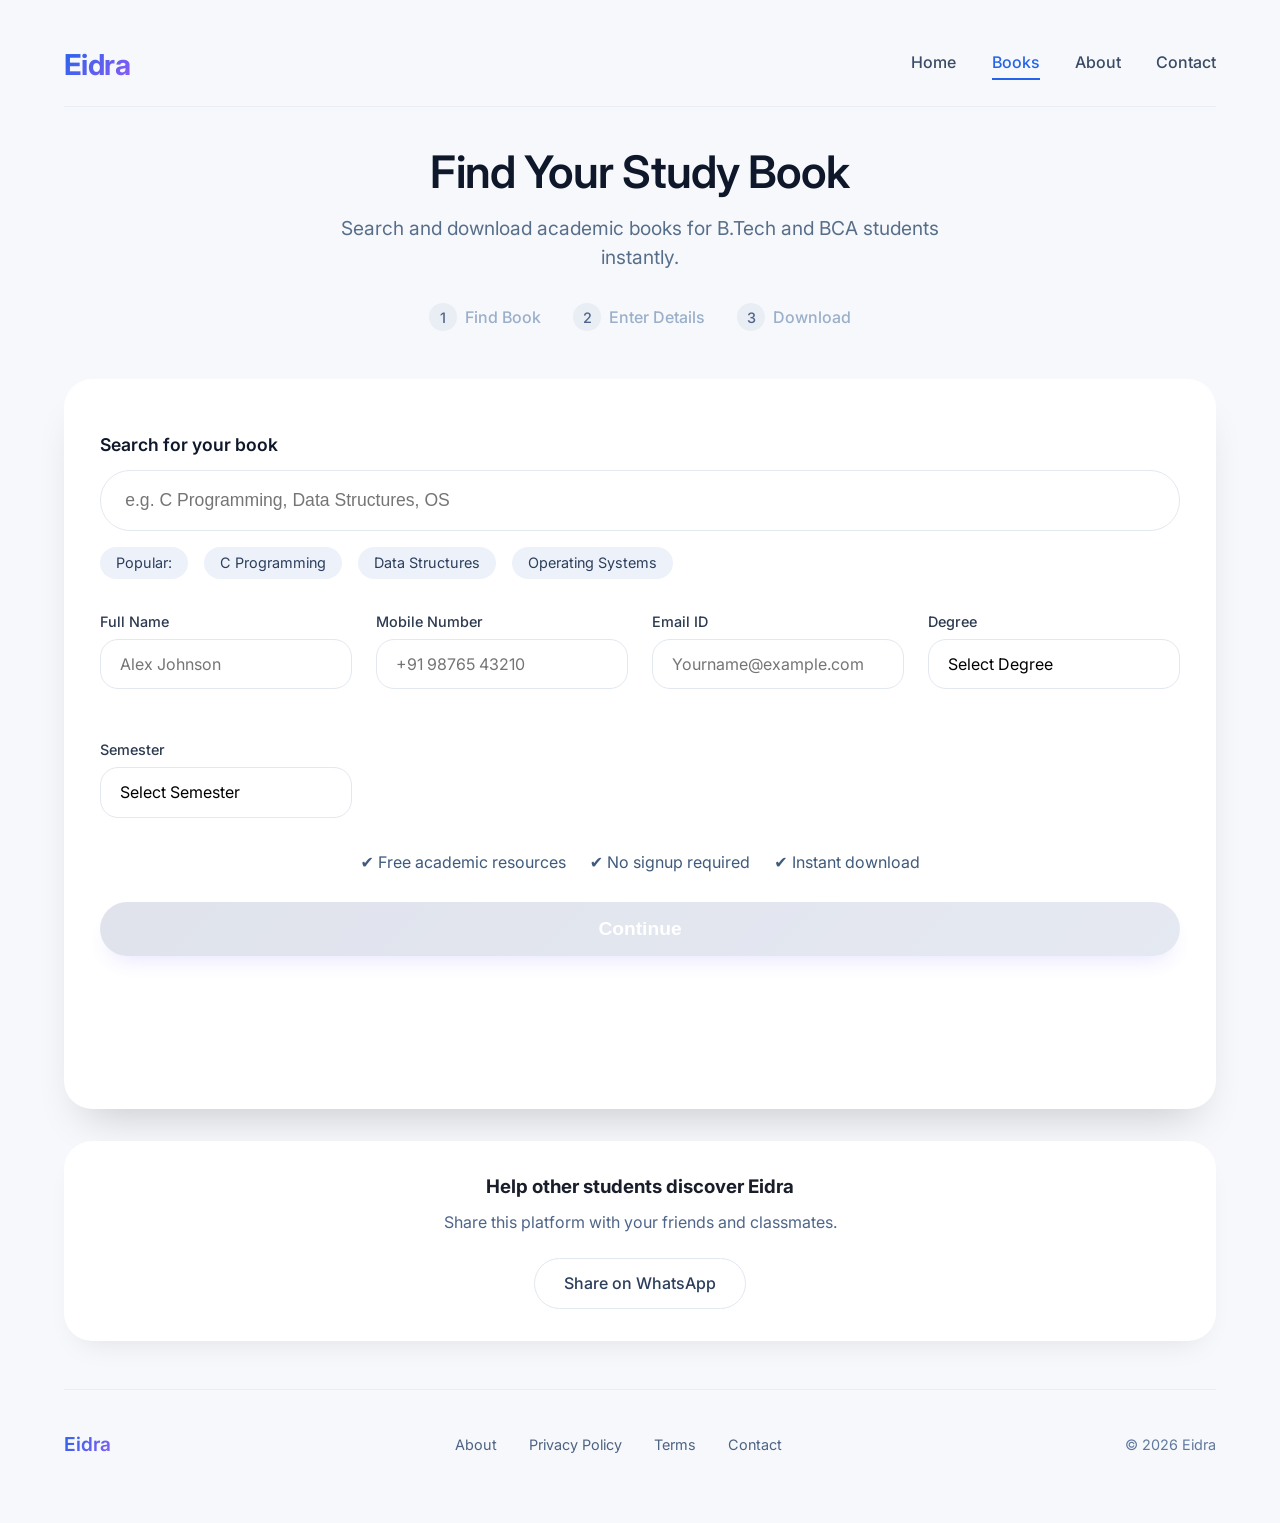
==== bookstore.html @ a08d82b9 "Add files via upload" ====
<!DOCTYPE html>
<html lang="en">
<head>
    <meta charset="UTF-8">
    <meta name="viewport" content="width=device-width, initial-scale=1.0">
    <title>Eidra · Find your study book</title>
    <!-- Inter font – modern SaaS style -->
    <link rel="preconnect" href="https://fonts.googleapis.com">
    <link rel="preconnect" href="https://fonts.gstatic.com" crossorigin>
    <link href="https://fonts.googleapis.com/css2?family=Inter:opsz,wght@14..32,400;14..32,500;14..32,600;14..32,700&display=swap" rel="stylesheet">
    <link rel="stylesheet" href="css/bookstore.css">
</head>
<body>
    <div class="app-wrapper">
        <!-- Navbar -->
        <nav class="navbar">
            <div class="logo"><a href="index.html">Eidra</a></div>
            <div class="nav-links">
                <a href="index.html">Home</a>
                <a href="books.html" class="active">Books</a>
                <a href="about.html">About</a>
                <a href="contact.html">Contact</a>
            </div>
            <div class="hamburger" id="hamburger">
                <span></span>
                <span></span>
                <span></span>
            </div>
        </nav>

        <!-- Mobile nav -->
        <div class="mobile-nav" id="mobileNav">
            <span class="close-btn" id="closeNav">&times;</span>
            <a href="index.html">Home</a>
            <a href="books.html">Books</a>
            <a href="about.html">About</a>
            <a href="contact.html">Contact</a>
        </div>

        <!-- Page Header -->
        <div class="page-header">
            <h1>Find Your Study Book</h1>
            <p>Search and download academic books for B.Tech and BCA students instantly.</p>
        </div>

        <!-- Step Indicator -->
        <div class="step-indicator">
            <div class="step active" id="step1">
                <span class="step-number">1</span>
                <span>Find Book</span>
            </div>
            <div class="step" id="step2">
                <span class="step-number">2</span>
                <span>Enter Details</span>
            </div>
            <div class="step" id="step3">
                <span class="step-number">3</span>
                <span>Download</span>
            </div>
        </div>

        <!-- Main Card -->
        <div class="card">
            <div class="screen-stack">
                <!-- SCREEN 1 – form + search -->
                <div id="screen1" class="screen">
                    <!-- Search -->
                    <div class="search-section">
                        <label class="search-label" for="bookSearch">Search for your book</label>
                        <div class="search-wrapper">
                            <input type="text" id="bookSearch" placeholder="e.g. C Programming, Data Structures, OS" autocomplete="off">
                            <div id="suggestions" class="suggestions"></div>
                        </div>
                        <div class="popular-searches">
                            <span>Popular:</span>
                            <span>C Programming</span>
                            <span>Data Structures</span>
                            <span>Operating Systems</span>
                        </div>
                    </div>

                    <!-- Student details form -->
                    <div class="form-grid">
                        <div class="input-field">
                            <label for="fullName">Full Name</label>
                            <input type="text" id="fullName" placeholder="Alex Johnson" autocomplete="off">
                        </div>
                        <div class="input-field" id="mobile-field">
                            <label for="mobile">Mobile Number</label>
                            <input type="tel" id="mobile" placeholder="+91 98765 43210" autocomplete="off">
                            <div id="mobile-feedback" class="validation-feedback"></div>
                        </div>
                        <div class="input-field">
                            <label for="email">Email ID</label>
                            <input type="email" id="email" placeholder="Yourname@example.com" autocomplete="off">
                        </div>
                        <div class="input-field">
                            <label for="degree">Degree</label>
                            <select id="degree">
                                <option value="" disabled selected>Select Degree</option>
                                <option value="B.Tech">B.Tech</option>
                                <option value="BCA">BCA</option>
                            </select>
                        </div>
                        <div class="input-field">
                            <label for="semester">Semester</label>
                            <select id="semester">
                                <option value="" disabled selected>Select Semester</option>
                                <option value="Semester 1">Semester 1</option>
                                <option value="Semester 2">Semester 2</option>
                                <option value="Semester 3">Semester 3</option>
                                <option value="Semester 4">Semester 4</option>
                                <option value="Semester 5">Semester 5</option>
                                <option value="Semester 6">Semester 6</option>
                                <option value="Semester 7">Semester 7</option>
                                <option value="Semester 8">Semester 8</option>
                            </select>
                        </div>
                    </div>

                    <!-- Trust badges -->
                    <div class="trust-badges">
                        <span>✔ Free academic resources</span>
                        <span>✔ No signup required</span>
                        <span>✔ Instant download</span>
                    </div>

                    <!-- Continue button -->
                    <button class="btn-primary" id="continueBtn" disabled>Continue</button>
                </div>

                <!-- SCREEN 2 – download summary -->
                <div id="screen2" class="screen hidden">
                    <div style="text-align: center;">
                        <div class="success-icon">📘</div>
                        <div class="screen2-title">Your book is ready.</div>
                        <div class="screen2-sub">Download now or join the community.</div>

                        <!-- Summary card -->
                        <div class="summary-card">
                            <div class="summary-item">
                                <span class="summary-label">Name</span>
                                <span class="summary-value" id="selectedName">—</span>
                            </div>
                            <div class="summary-item">
                                <span class="summary-label">Email</span>
                                <span class="summary-value" id="selectedEmail">—</span>
                            </div>
                            <div class="summary-item">
                                <span class="summary-label">Degree</span>
                                <span class="summary-value" id="selectedDegree">—</span>
                            </div>
                            <div class="summary-item">
                                <span class="summary-label">Semester</span>
                                <span class="summary-value" id="selectedSemester">—</span>
                            </div>
                            <div class="summary-item">
                                <span class="summary-label">Book</span>
                                <span class="summary-value" id="selectedBookTitle">—</span>
                            </div>
                        </div>

                        <!-- Download button -->
                        <a id="downloadLink" class="download-link" download="book.pdf">⬇️ Download Book</a>

                        <!-- Community section -->
                        <div class="community-section">
                            <div class="community-title">Join the Eidra Study Community</div>
                            <div class="community-desc">Get new notes, books and exam materials.</div>
                            <a id="whatsappBtn" class="whatsapp-btn" href="https://chat.whatsapp.com/CxPum6wBo4D9Oc8NYsUHsd" target="_blank" rel="noopener noreferrer">
                                <span>📱</span> Join WhatsApp Community
                            </a>
                        </div>

                        <!-- Back link -->
                        <div class="back-text">
                            <a id="goBackLink">Go Back</a>
                        </div>
                    </div>
                </div>
            </div>
        </div>

        <!-- Share Section -->
        <div class="share-section">
            <h3 style="margin-bottom: 0.5rem;">Help other students discover Eidra</h3>
            <p style="color: #4f658a;">Share this platform with your friends and classmates.</p>
            <div class="share-buttons">
                <a href="#" class="btn-secondary" id="shareWhatsAppBtn">Share on WhatsApp</a>
            </div>
        </div>

        <!-- Footer -->
        <footer class="footer">
            <div class="footer-logo">Eidra</div>
            <div class="footer-links">
                <a href="about.html">About</a>
                <a href="privacypolicy.html">Privacy Policy</a>
                <a href="terms.html">Terms</a>
                <a href="contact.html">Contact</a>
            </div>
            <div>© 2026 Eidra</div>
        </footer>
    </div>

    <!-- Feedback Modal -->
    <div id="feedbackModal" class="modal-overlay">
        <div class="modal-card">
            <h3 class="modal-title">Help Us Improve Eidra</h3>
            <p style="color: #5a6e8a; margin-bottom: 1rem;">Your feedback helps us serve you better.</p>
            <div class="modal-field">
                <textarea id="feedbackText" placeholder="Share your feedback..."></textarea>
            </div>
            <div class="modal-actions">
                <button id="skipFeedbackBtn" class="modal-btn modal-btn-secondary">Skip</button>
                <button id="submitFeedbackBtn" class="modal-btn modal-btn-primary">Submit Feedback</button>
            </div>
            <div id="feedbackSuccessMsg" style="display: none; color: #0f7b3a; margin-top: 0.5rem;">Thank you for your feedback!</div>
        </div>
    </div>

    <script src="js/bookstore.js">
       
    </script>
</body>
</html>
---- css/bookstore.css ----
/* ----- RESET & GLOBAL ----- */
        * {
            margin: 0;
            padding: 0;
            box-sizing: border-box;
        }

        body {
            font-family: 'Inter', system-ui, -apple-system, sans-serif;
            background: #f6f8fb;
            min-height: 100vh;
            display: flex;
            flex-direction: column;
            color: #1a1e2b;
            line-height: 1.5;
        }

        .app-wrapper {
            max-width: 1200px;
            margin: 0 auto;
            padding: 1.5rem;
            width: 100%;
        }

        /* ----- NAVBAR (with hamburger) ----- */
        .navbar {
            display: flex;
            justify-content: space-between;
            align-items: center;
            padding: 1.2rem 0;
            border-bottom: 1px solid #e9eef5;
            margin-bottom: 2rem;
            flex-wrap: wrap;
            gap: 1rem;
            position: relative;
        }

        .logo a {
            font-weight: 700;
            font-size: 1.8rem;
            letter-spacing: -0.02em;
            background: linear-gradient(135deg, #2563eb, #8b5cf6);
            -webkit-background-clip: text;
            -webkit-text-fill-color: transparent;
            background-clip: text;
            text-decoration: none;
        }

        .nav-links {
            display: flex;
            gap: 2.2rem;
        }

        .nav-links a {
            text-decoration: none;
            color: #3a4b66;
            font-weight: 500;
            font-size: 1rem;
            transition: color 0.2s;
        }

        .nav-links a:hover {
            color: #2563eb;
        }

        .nav-links a.active {
            color: #2563eb;
            border-bottom: 2px solid #2563eb;
            padding-bottom: 0.25rem;
        }

        /* hamburger */
        .hamburger {
            display: none;
            flex-direction: column;
            cursor: pointer;
            padding: 0.5rem;
        }

        .hamburger span {
            width: 25px;
            height: 2px;
            background: #2c3e5c;
            margin: 3px 0;
            transition: 0.2s;
            border-radius: 2px;
        }

        .mobile-nav {
            display: flex;
            position: fixed;
            top: 0;
            left: 0;
            width: 100%;
            height: 100%;
            background: rgba(255,255,255,0.98);
            backdrop-filter: blur(4px);
            z-index: 1000;
            flex-direction: column;
            justify-content: center;
            align-items: center;
            gap: 2rem;
            opacity: 0;
            visibility: hidden;
            transition: opacity 0.2s ease, visibility 0.2s;
        }

        .mobile-nav.active {
            opacity: 1;
            visibility: visible;
        }

        .mobile-nav a {
            font-size: 1.8rem;
            font-weight: 600;
            text-decoration: none;
            color: #0f182a;
        }

        .close-btn {
            position: absolute;
            top: 2rem;
            right: 2rem;
            font-size: 2.5rem;
            cursor: pointer;
            color: #4f658a;
        }

        /* ----- PAGE HEADER & STEP INDICATOR ----- */
        .page-header {
            text-align: center;
            margin-bottom: 2rem;
        }
        .page-header h1 {
            font-size: 2.8rem;
            font-weight: 600;
            letter-spacing: -0.02em;
            color: #0f182a;
            margin-bottom: 0.5rem;
        }
        .page-header p {
            font-size: 1.2rem;
            color: #576e8a;
            max-width: 650px;
            margin: 0 auto;
        }

        .step-indicator {
            display: flex;
            justify-content: center;
            gap: 2rem;
            margin: 2rem 0 3rem;
            font-weight: 500;
        }
        .step {
            display: flex;
            align-items: center;
            gap: 0.5rem;
            color: #9aafc9;
        }
        .step.active {
            color: #2563eb;
            font-weight: 600;
        }
        .step .step-number {
            display: inline-flex;
            align-items: center;
            justify-content: center;
            width: 28px;
            height: 28px;
            border-radius: 50%;
            background: #e9eef5;
            color: #4f658a;
            font-size: 0.9rem;
        }
        .step.active .step-number {
            background: #2563eb;
            color: white;
        }

        /* ----- CARD & SCREEN STYLES ----- */
        .card {
            background: #ffffff;
            border-radius: 28px;
            box-shadow: 0 25px 45px -20px rgba(0,0,0,0.2);
            padding: 2.2rem;
            border: 1px solid rgba(255,255,255,0.6);
            margin-top: 1rem;
        }
        .screen-stack {
            display: grid;
            grid-template-areas: "stack";
        }
        .screen {
            grid-area: stack;
            transition: opacity 0.25s ease-in-out, visibility 0.25s;
        }
        .screen.hidden {
            opacity: 0;
            visibility: hidden;
            pointer-events: none;
        }

        /* ----- SEARCH SECTION ----- */
        .search-section {
            margin: 1rem 0 1.5rem;
        }
        .search-label {
            font-weight: 600;
            font-size: 1.1rem;
            color: #0f182a;
            margin-bottom: 0.75rem;
            display: block;
        }
        .search-wrapper {
            position: relative;
            margin-bottom: 1rem;
        }
        #bookSearch {
            width: 100%;
            padding: 1.2rem 1.5rem;
            font-size: 1.1rem;
            border: 1.5px solid #e2e8f0;
            border-radius: 30px;
            background: white;
            transition: all 0.2s;
        }
        #bookSearch:focus {
            border-color: #8b5cf6;
            box-shadow: 0 0 0 4px rgba(106, 90, 255, 0.15);
            outline: none;
        }
        .popular-searches {
            display: flex;
            gap: 1rem;
            flex-wrap: wrap;
            align-items: center;
            color: #61799e;
            font-size: 0.9rem;
        }
        .popular-searches span {
            background: #edf2fa;
            padding: 0.3rem 1rem;
            border-radius: 30px;
            color: #2c3e5c;
            cursor: default;
        }
        .suggestions {
            position: absolute;
            top: 100%;
            left: 0;
            right: 0;
            background: white;
            border: 1px solid #e9eef5;
            border-radius: 20px;
            box-shadow: 0 20px 35px -12px rgba(0,0,0,0.2);
            max-height: 280px;
            overflow-y: auto;
            z-index: 30;
            margin-top: 6px;
            display: none;
            opacity: 0;
            transition: opacity 0.15s ease;
        }
        .suggestions.show {
            display: block;
            opacity: 1;
        }
        .suggestion-item {
            padding: 0.9rem 1.2rem;
            cursor: pointer;
            font-size: 0.95rem;
            border-bottom: 1px solid #f0f4fc;
        }
        .suggestion-item:hover,
        .suggestion-item.highlighted {
            background: #eef3ff;
        }
        .no-result {
            padding: 0.9rem 1.2rem;
            color: #8a9bb8;
            font-style: italic;
        }

        /* ----- FORM (with validation) ----- */
        .form-grid {
            display: grid;
            grid-template-columns: repeat(auto-fit, minmax(240px, 1fr));
            gap: 1.5rem;
            margin: 2rem 0;
        }
        .input-field {
            display: flex;
            flex-direction: column;
        }
        .input-field label {
            font-size: 0.9rem;
            font-weight: 500;
            color: #2c3a50;
            margin-bottom: 0.4rem;
        }
        .input-field input,
        .input-field select {
            font-family: 'Inter', sans-serif;
            font-size: 1rem;
            padding: 0.9rem 1.2rem;
            border: 1.5px solid #e2e8f0;
            border-radius: 18px;
            background: white;
            transition: all 0.2s;
            width: 100%;
        }
        .input-field input:focus,
        .input-field select:focus {
            border-color: #8b5cf6;
            box-shadow: 0 0 0 4px rgba(106, 90, 255, 0.15);
            outline: none;
        }
        select {
            appearance: none;
            background-image: url('data:image/svg+xml;utf8,<svg xmlns="http://www.w3.org/2000/svg" width="18" height="18" viewBox="0 0 24 24" fill="none" stroke="%233f5a7c" stroke-width="2"><polyline points="6 9 12 15 18 9"/></svg>');
            background-repeat: no-repeat;
            background-position: right 1.2rem center;
            background-size: 1.2rem;
            padding-right: 2.5rem;
        }

        /* mobile validation feedback */
        .validation-feedback {
            font-size: 0.8rem;
            margin-top: 0.4rem;
            min-height: 1.2rem;
        }
        .validation-feedback.valid {
            color: #0f7b3a;
        }
        .validation-feedback.invalid {
            color: #dc2626;
        }
        .input-field.valid input {
            border-color: #0f7b3a;
            background-image: url('data:image/svg+xml;utf8,<svg xmlns="http://www.w3.org/2000/svg" width="18" height="18" viewBox="0 0 24 24" fill="none" stroke="%230f7b3a" stroke-width="3"><polyline points="20 6 9 17 4 12"/></svg>');
            background-repeat: no-repeat;
            background-position: right 1.2rem center;
            background-size: 1.2rem;
        }
        .input-field.invalid input {
            border-color: #dc2626;
        }

        /* trust badges */
        .trust-badges {
            display: flex;
            flex-wrap: wrap;
            gap: 1.5rem;
            justify-content: center;
            margin: 2rem 0 1rem;
            color: #3f5a7c;
        }
        .trust-badges span {
            display: flex;
            align-items: center;
            gap: 0.4rem;
        }

        /* buttons */
        .btn-primary {
            background: linear-gradient(135deg, #3a40da, #b05cff);
            color: white;
            border: none;
            padding: 1rem 2rem;
            border-radius: 50px;
            font-size: 1.2rem;
            font-weight: 600;
            width: 100%;
            cursor: pointer;
            transition: all 0.2s ease;
            box-shadow: 0 12px 22px -10px rgba(90, 75, 255, 0.4);
            margin: 0.8rem 0;
        }
        .btn-primary:not(:disabled):hover {
            transform: translateY(-3px);
            box-shadow: 0 20px 28px -10px #4f46e5;
        }
        .btn-primary:disabled {
            opacity: 0.4;
            cursor: not-allowed;
            background: linear-gradient(135deg, #b2bad1, #c0c9df);
        }

        .btn-secondary {
            background: white;
            color: #2c3e5c;
            border: 1.5px solid #e2e8f0;
            padding: 0.8rem 1.8rem;
            border-radius: 50px;
            font-weight: 500;
            text-decoration: none;
            transition: 0.2s;
            display: inline-block;
        }
        .btn-secondary:hover {
            background: #f8fafd;
            border-color: #cbd5e1;
            transform: translateY(-2px);
        }

        .download-link {
            display: inline-block;
            background: linear-gradient(135deg, #3a40da, #b05cff);
            color: white;
            border: none;
            padding: 1rem 2rem;
            border-radius: 50px;
            font-size: 1.2rem;
            font-weight: 600;
            width: 100%;
            text-align: center;
            text-decoration: none;
            transition: all 0.2s ease;
            box-shadow: 0 12px 22px -10px rgba(90, 75, 255, 0.4);
            margin: 0.8rem 0;
            cursor: pointer;
        }
        .download-link:hover {
            transform: translateY(-3px);
            box-shadow: 0 20px 28px -10px #4f46e5;
        }

        /* download summary */
        .summary-card {
            background: #edf2fa;
            border-radius: 24px;
            padding: 1.5rem;
            margin: 1.8rem 0;
            text-align: left;
        }
        .summary-item {
            display: flex;
            justify-content: space-between;
            padding: 0.5rem 0;
            border-bottom: 1px dashed #d2deed;
        }
        .summary-item:last-child {
            border-bottom: none;
        }
        .summary-label {
            font-weight: 500;
            color: #3a5072;
        }
        .summary-value {
            font-weight: 600;
            color: #11213a;
        }

        /* community section */
        .community-section {
            margin: 1.5rem 0;
            padding-top: 1rem;
            border-top: 1px solid #eef2f6;
        }
        .whatsapp-btn {
            display: inline-flex;
            align-items: center;
            justify-content: center;
            gap: 0.6rem;
            background: linear-gradient(145deg, #25D366, #128C7E);
            color: white;
            font-weight: 600;
            padding: 0.9rem 1.8rem;
            border-radius: 50px;
            text-decoration: none;
            transition: 0.2s;
            width: 100%;
        }
        .whatsapp-btn:hover {
            transform: translateY(-2px);
            box-shadow: 0 14px 24px -8px #128C7E;
        }

        /* share section */
        .share-section {
            background: white;
            border-radius: 28px;
            padding: 2rem;
            text-align: center;
            margin: 2rem 0;
            box-shadow: 0 15px 30px -15px rgba(0,0,0,0.1);
        }
        .share-buttons {
            display: flex;
            gap: 1rem;
            justify-content: center;
            flex-wrap: wrap;
            margin-top: 1.5rem;
        }

        /* footer */
        .footer {
            border-top: 1px solid #e9eef5;
            padding: 2.5rem 0;
            margin-top: 3rem;
            display: flex;
            flex-wrap: wrap;
            justify-content: space-between;
            align-items: center;
            color: #61799e;
            font-size: 0.9rem;
        }
        .footer-links {
            display: flex;
            gap: 2rem;
            flex-wrap: wrap;
        }
        .footer-links a {
            text-decoration: none;
            color: #4d6383;
        }
        .footer-links a:hover {
            color: #2563eb;
        }
        .footer-logo {
            font-weight: 600;
            font-size: 1.2rem;
            background: linear-gradient(135deg, #2563eb, #8b5cf6);
            -webkit-background-clip: text;
            -webkit-text-fill-color: transparent;
            background-clip: text;
        }

        /* modal */
        .modal-overlay {
            position: fixed;
            top: 0; left: 0; width: 100%; height: 100%;
            background: rgba(0,0,0,0.3);
            backdrop-filter: blur(4px);
            display: flex;
            align-items: center;
            justify-content: center;
            z-index: 1000;
            opacity: 0;
            visibility: hidden;
            transition: 0.2s;
        }
        .modal-overlay.show {
            opacity: 1;
            visibility: visible;
        }
        .modal-card {
            background: white;
            border-radius: 28px;
            padding: 2rem;
            max-width: 440px;
            width: 90%;
        }
        .modal-field {
            margin: 1.5rem 0;
        }
        textarea {
            width: 100%;
            padding: 1rem;
            border: 1.5px solid #e2e8f0;
            border-radius: 18px;
            font-family: 'Inter', sans-serif;
            font-size: 1rem;
            resize: vertical;
            min-height: 120px;
        }
        textarea:focus {
            border-color: #8b5cf6;
            box-shadow: 0 0 0 4px rgba(106, 90, 255, 0.15);
            outline: none;
        }
        .modal-actions {
            display: flex;
            gap: 1rem;
            justify-content: flex-end;
            margin-top: 1.5rem;
        }
        .modal-btn {
            padding: 0.7rem 1.5rem;
            border-radius: 40px;
            font-weight: 500;
            cursor: pointer;
            border: none;
        }
        .modal-btn-primary {
            background: linear-gradient(135deg, #3a40da, #b05cff);
            color: white;
        }
        .modal-btn-secondary {
            background: #eef2f8;
            color: #2f405c;
        }

        /* limit message */
        .limit-message {
            background: #fff3cd;
            border: 1px solid #ffeeba;
            color: #856404;
            padding: 0.8rem;
            border-radius: 16px;
            margin: 1rem 0;
            text-align: center;
            font-size: 0.9rem;
        }

        @media (max-width: 700px) {
            .nav-links { display: none; }
            .hamburger { display: flex; }
            .page-header h1 { font-size: 2rem; }
            .step-indicator { gap: 1rem; flex-wrap: wrap; }
            .trust-badges { flex-direction: column; align-items: center; }
        }
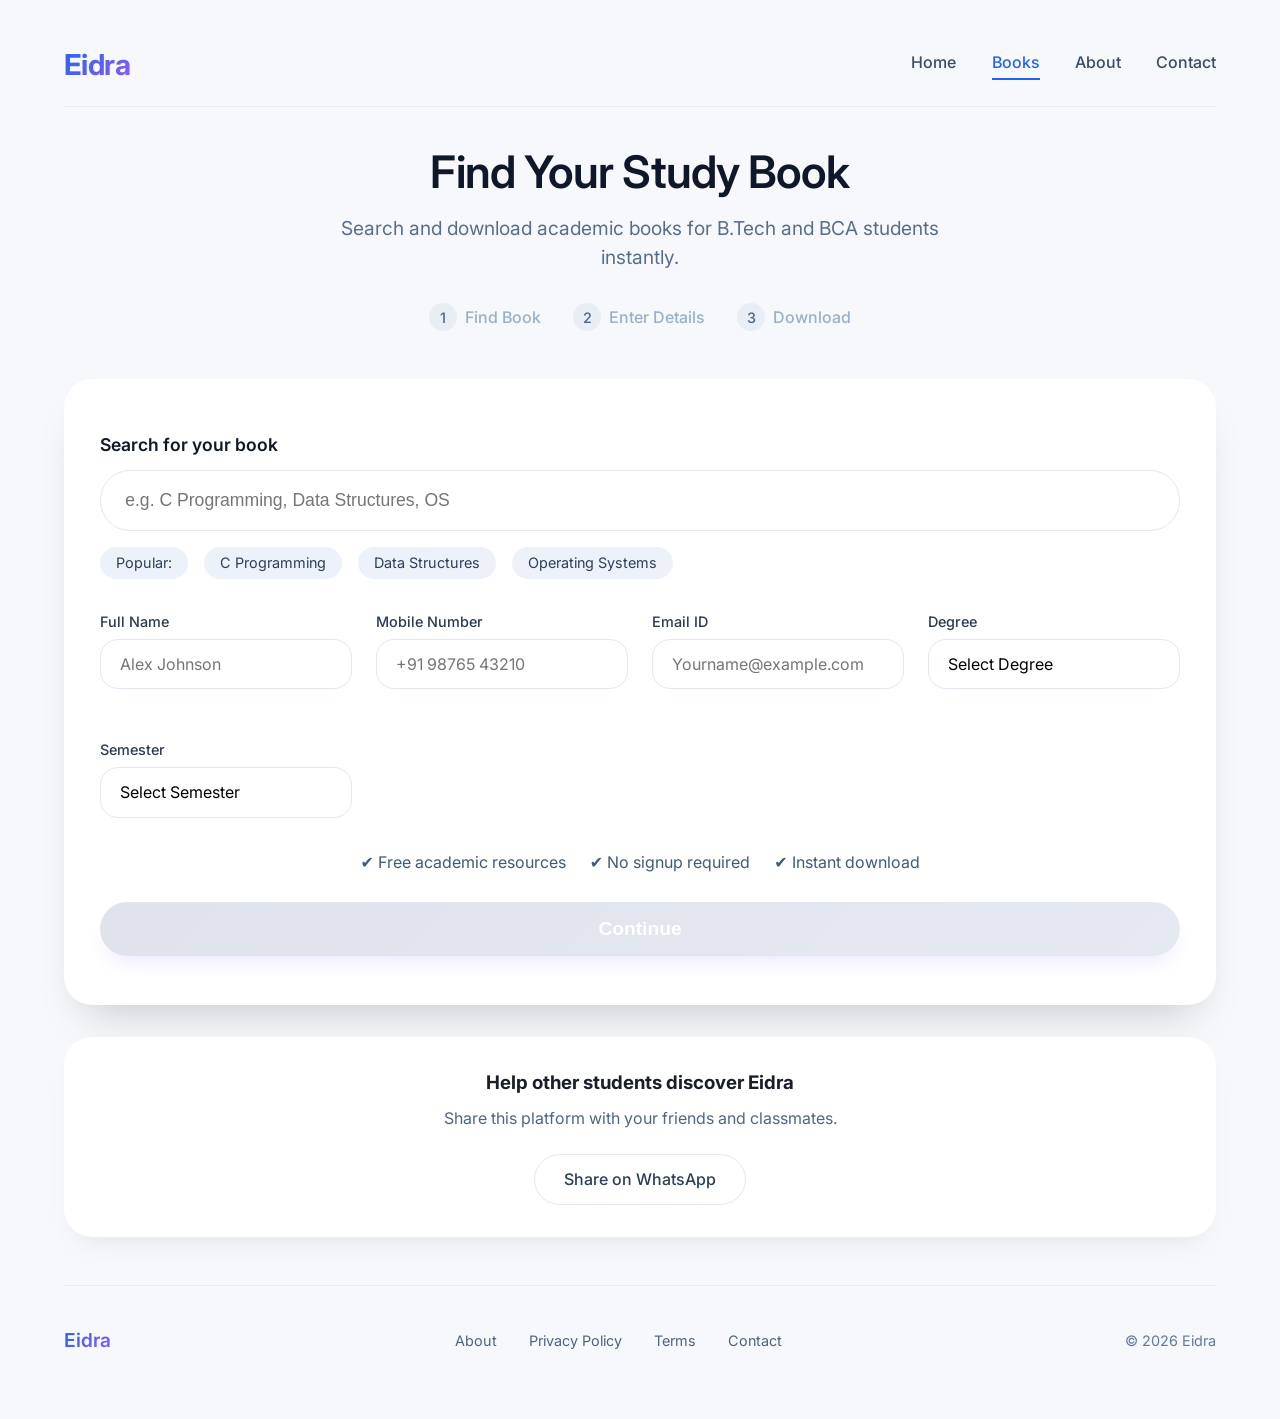
==== commit aa1aecd0: "Update bookstore.html" ====
--- a/bookstore.html
+++ b/bookstore.html
@@ -160,8 +160,7 @@
                             </div>
                         </div>
 
-                        <!-- Download button -->
-                        <a id="downloadLink" class="download-link" download="book.pdf">⬇️ Download Book</a>
+                        
 
                         <!-- Community section -->
                         <div class="community-section">
@@ -223,4 +222,6 @@
        
     </script>
 </body>
-</html>+
+</html>
+
